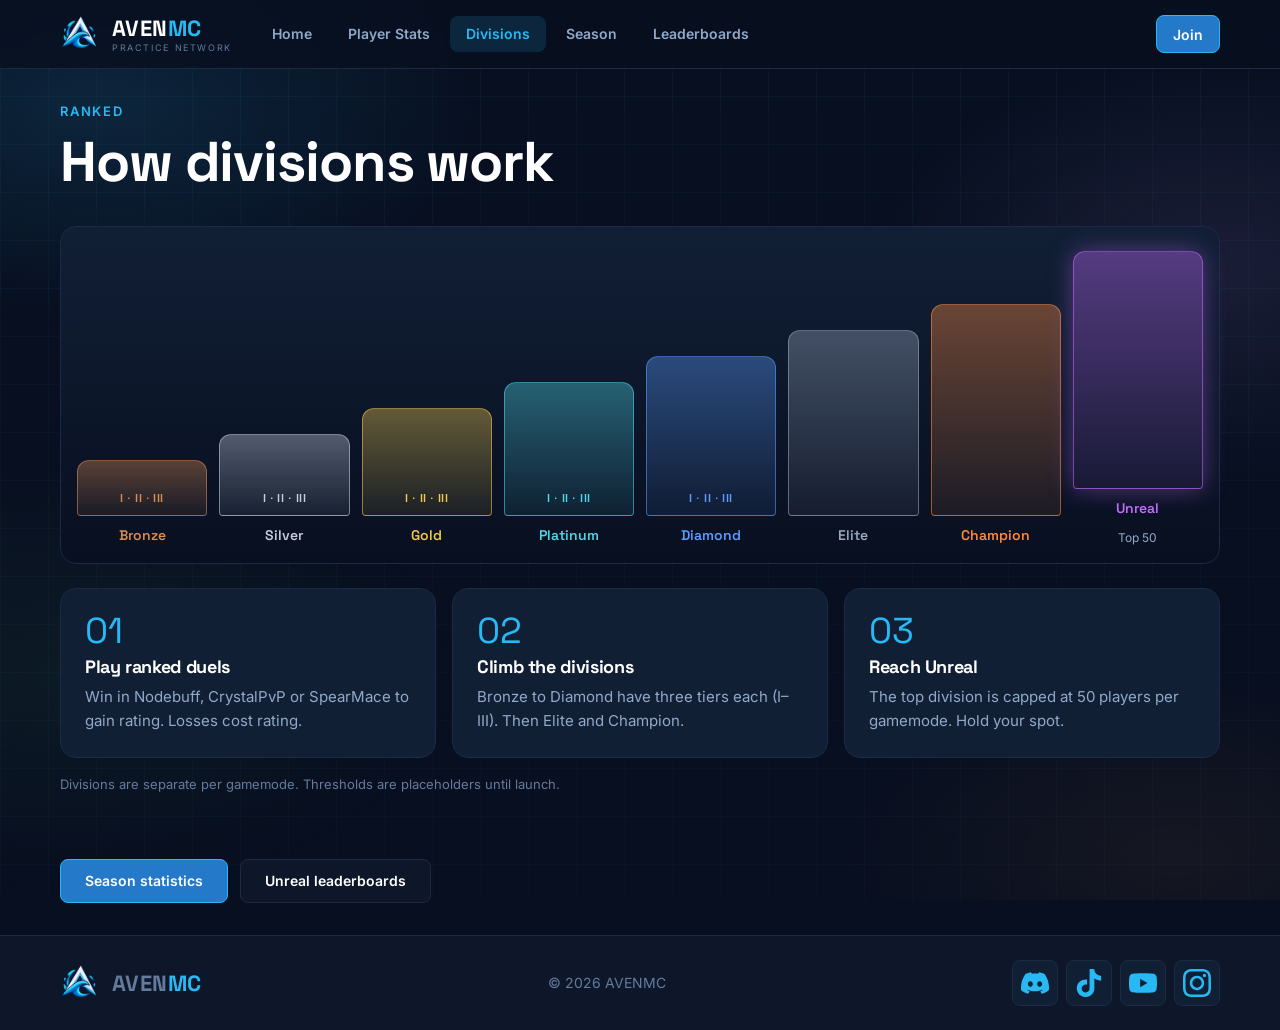
==== divisions.html @ 13230767 "Rename ranks to divisions; split into Divisions and Season pages, home keeps a teaser Co-authored-by" ====
<!doctype html>
<html lang="en">
  <head>
    <meta charset="utf-8">
    <meta name="viewport" content="width=device-width, initial-scale=1">
    <meta name="description" content="How divisions work on AVENMC: from Bronze to the Unreal top 50.">
    <meta name="theme-color" content="#080f20">
    <title>Divisions | AVENMC</title>
    <link rel="icon" href="assets/logoMark.png" type="image/png">
    <link rel="stylesheet" href="css/tokens.css?v=26">
    <link rel="stylesheet" href="css/base.css?v=26">
    <link rel="stylesheet" href="css/components.css?v=26">
    <link rel="stylesheet" href="css/pages.css?v=26">
  </head>
  <body>
    <main id="app"></main>
    <noscript><p class="container">JavaScript is required to view this page.</p></noscript>
    <script type="module" src="js/pages/divisions.js?v=26"></script>
  </body>
</html>
---- css/tokens.css ----
/* Central design tokens. Every color, font and spacing value is defined here once. */
/* Inter (UI and body) and Space Grotesk (headings): SIL OFL 1.1. Monocraft is reserved for player names. */
@font-face {
  font-family: "Inter";
  src: url("../assets/fonts/Inter.woff2") format("woff2");
  font-weight: 100 900;
  font-display: swap;
}

@font-face {
  font-family: "Space Grotesk";
  src: url("../assets/fonts/SpaceGrotesk.woff2") format("woff2");
  font-weight: 300 700;
  font-display: swap;
}

@font-face {
  font-family: "Monocraft";
  src: url("../assets/fonts/Monocraft.woff2") format("woff2");
  font-display: swap;
}

:root {
  color-scheme: dark;

  --colorBackground: #080f20;
  --colorSurface: #0d1729;
  --colorCard: #111f35;
  --colorElevated: #172b49;
  --colorPrimary: #28b9f5;
  --colorSecondary: #2479c9;
  --colorText: #ffffff;
  --colorTextSecondary: #91a9c9;
  --colorTextMuted: #637b9c;
  --colorBorder: #1b2b45;
  --colorSuccess: #39d69a;
  --colorDanger: #f07878;
  --colorNodebuff: #66eb8c;
  --colorNodebuffPanel: #16221c;
  --colorNodebuffEdge: #223e32;
  --colorCrystal: #b89efa;
  --colorCrystalPanel: #1a1b30;
  --colorCrystalEdge: #2e2f56;
  --colorMace: #ffa147;
  --colorMacePanel: #241a18;
  --colorMaceEdge: #4a342a;
  --colorAsia: #8b7cff;

  --colorPrimarySoft: color-mix(in srgb, var(--colorPrimary) 14%, transparent);
  --colorPrimaryLine: color-mix(in srgb, var(--colorPrimary) 45%, var(--colorBorder));
  --colorOverlay: color-mix(in srgb, var(--colorBackground) 80%, transparent);
  --glowPrimary: 0 0 22px color-mix(in srgb, var(--colorPrimary) 35%, transparent);

  --fontHeading: "Space Grotesk", "Inter", system-ui, sans-serif;
  --fontBody: "Inter", "Segoe UI", system-ui, -apple-system, sans-serif;
  --fontMinecraft: "Monocraft", "Inter", monospace;

  --space1: 4px;
  --space2: 8px;
  --space3: 12px;
  --space4: 16px;
  --space5: 24px;
  --space6: 32px;
  --space7: 48px;
  --space8: 72px;

  --radiusSmall: 8px;
  --radiusMedium: 12px;
  --radiusLarge: 16px;

  --controlHeight: 44px;
  --maxContentWidth: 1160px;
  --pagePadding: clamp(16px, 4vw, 32px);
  --navHeight: 68px;

  --transitionFast: 160ms ease;
}
---- css/base.css ----
*,
*::before,
*::after {
  box-sizing: border-box;
}

html {
  scroll-behavior: smooth;
  -webkit-text-size-adjust: 100%;
}

body {
  min-width: 320px;
  min-height: 100vh;
  margin: 0;
  display: flex;
  flex-direction: column;
  overflow-x: hidden;
  background: var(--colorBackground);
  color: var(--colorText);
  font-family: var(--fontBody);
  font-size: 16px;
  line-height: 1.6;
  -webkit-font-smoothing: antialiased;
}

main {
  flex: 1;
}

a {
  color: inherit;
  text-decoration: none;
}

h1,
h2,
h3,
p {
  margin: 0;
}

h1,
h2,
h3 {
  font-family: var(--fontHeading);
  font-weight: 700;
  line-height: 1.15;
  letter-spacing: -0.02em;
}

h1 {
  font-size: clamp(32px, 6vw, 56px);
}

h2 {
  font-size: clamp(24px, 3.5vw, 32px);
}

h3 {
  font-size: 18px;
}

:focus-visible {
  outline: 2px solid var(--colorPrimary);
  outline-offset: 2px;
}

.container {
  width: 100%;
  max-width: calc(var(--maxContentWidth) + var(--pagePadding) * 2);
  margin-inline: auto;
  padding-inline: var(--pagePadding);
}

.section {
  padding-block: var(--space8);
}

.section.compact {
  padding-block: var(--space6);
}

.stack {
  display: flex;
  flex-direction: column;
  gap: var(--space5);
}

.grid {
  display: grid;
  gap: var(--space4);
}

.grid.cols2 {
  grid-template-columns: repeat(2, minmax(0, 1fr));
}

.grid.cols3 {
  grid-template-columns: repeat(3, minmax(0, 1fr));
}

.grid.cols4 {
  grid-template-columns: repeat(4, minmax(0, 1fr));
}

.srOnly {
  position: absolute;
  width: 1px;
  height: 1px;
  overflow: hidden;
  clip: rect(0 0 0 0);
  white-space: nowrap;
}

@media (max-width: 960px) {
  .grid.cols3,
  .grid.cols4 {
    grid-template-columns: repeat(2, minmax(0, 1fr));
  }
}

@media (max-width: 640px) {
  .section {
    padding-block: var(--space7);
  }

  .grid.cols2,
  .grid.cols3,
  .grid.cols4 {
    grid-template-columns: 1fr;
  }

  .grid.statGrid {
    grid-template-columns: repeat(2, minmax(0, 1fr));
  }
}

@media (prefers-reduced-motion: reduce) {
  html {
    scroll-behavior: auto;
  }

  *,
  *::before,
  *::after {
    animation: none !important;
    transition-duration: 0.01ms !important;
  }
}

/* Page backdrop: block grid plus soft accent glows */
body::before {
  content: "";
  position: fixed;
  inset: 0;
  z-index: -1;
  pointer-events: none;
  background:
    radial-gradient(45% 35% at 8% 12%, color-mix(in srgb, var(--colorPrimary) 14%, transparent), transparent 70%),
    radial-gradient(40% 35% at 95% 30%, color-mix(in srgb, var(--colorCrystal) 12%, transparent), transparent 70%),
    radial-gradient(45% 35% at 5% 75%, color-mix(in srgb, var(--colorNodebuff) 8%, transparent), transparent 70%),
    radial-gradient(40% 30% at 92% 95%, color-mix(in srgb, var(--colorMace) 10%, transparent), transparent 70%),
    linear-gradient(color-mix(in srgb, var(--colorPrimary) 5%, transparent) 1px, transparent 1px) 0 0 / 48px 48px,
    linear-gradient(90deg, color-mix(in srgb, var(--colorPrimary) 5%, transparent) 1px, transparent 1px) 0 0 / 48px 48px;
  -webkit-mask-image: linear-gradient(180deg, #000 0%, rgb(0 0 0 / 0.55) 100%);
  mask-image: linear-gradient(180deg, #000 0%, rgb(0 0 0 / 0.55) 100%);
}
---- css/components.css ----
/* Navigation */
.navbar {
  position: sticky;
  top: 0;
  z-index: 50;
  border-bottom: 1px solid var(--colorBorder);
  background: var(--colorOverlay);
  backdrop-filter: blur(12px);
}

.navbarInner {
  display: flex;
  align-items: center;
  gap: var(--space5);
  min-height: var(--navHeight);
}

.navLinks {
  display: flex;
  flex: 1;
  align-items: center;
  gap: var(--space1);
}

.navLink {
  display: inline-flex;
  align-items: center;
  height: 36px;
  padding-inline: var(--space4);
  border-radius: var(--radiusSmall);
  color: var(--colorTextSecondary);
  font-family: var(--fontBody);
  font-size: 14px;
  transition: color var(--transitionFast), background var(--transitionFast);
  font-weight: 600;
}

.navLink:hover {
  color: var(--colorText);
}

.navLink.isActive {
  background: var(--colorPrimarySoft);
  color: var(--colorPrimary);
}

.button.navToggle {
  display: none;
}

.button.navJoin {
  height: 38px;
  margin-left: auto;
  padding-inline: var(--space4);
}

/* Brand */
.brand {
  display: inline-flex;
  align-items: center;
  gap: var(--space3);
  line-height: 1;
}

.brandLogo {
  width: 40px;
  height: 40px;
  object-fit: contain;
}

.brandText {
  display: flex;
  flex-direction: column;
}

.brandName {
  font-family: var(--fontHeading);
  font-size: 22px;
  letter-spacing: 0.02em;
  font-weight: 700;
}

.brandName .brandAccent {
  color: var(--colorPrimary);
}

.brandSubtitle {
  margin-top: 4px;
  color: var(--colorTextMuted);
  font-family: var(--fontBody);
  font-size: 9px;
  letter-spacing: 0.18em;
}

/* Buttons */
.button {
  display: inline-flex;
  align-items: center;
  justify-content: center;
  gap: var(--space2);
  height: var(--controlHeight);
  padding-inline: var(--space5);
  border: 1px solid transparent;
  border-radius: var(--radiusSmall);
  cursor: pointer;
  font-family: var(--fontBody);
  font-size: 14px;
  white-space: nowrap;
  transition: background var(--transitionFast), border-color var(--transitionFast),
    box-shadow var(--transitionFast), transform var(--transitionFast);
  font-weight: 600;
}

.button:active {
  transform: translateY(1px);
}

.buttonPrimary {
  background: var(--colorSecondary);
  border-color: var(--colorPrimary);
  color: var(--colorText);
}

.buttonPrimary:hover {
  background: color-mix(in srgb, var(--colorSecondary) 70%, var(--colorPrimary));
  box-shadow: var(--glowPrimary);
}

.buttonSecondary {
  background: var(--colorSurface);
  border-color: var(--colorBorder);
  color: var(--colorText);
}

.buttonSecondary:hover {
  border-color: var(--colorPrimary);
}

.buttonDanger {
  background: transparent;
  border-color: var(--colorDanger);
  color: var(--colorDanger);
}

.buttonDanger:hover {
  background: color-mix(in srgb, var(--colorDanger) 14%, transparent);
}

.button.buttonSmall {
  height: 34px;
  padding-inline: var(--space3);
  font-size: 12px;
}

.buttonPrimary {
  overflow: hidden;
  position: relative;
}

.buttonPrimary::after {
  content: "";
  position: absolute;
  inset: 0;
  background: linear-gradient(105deg, transparent 35%, rgb(255 255 255 / 22%) 50%, transparent 65%);
  transform: translateX(-120%);
}

.buttonPrimary:hover::after {
  transform: translateX(120%);
  transition: transform 600ms ease;
}

.buttonIcon {
  width: var(--controlHeight);
  padding: 0;
}

/* Card */
.card {
  position: relative;
  padding: var(--space5);
  border: 1px solid var(--colorBorder);
  border-radius: var(--radiusLarge);
  background: var(--colorCard);
  transition: border-color var(--transitionFast), transform var(--transitionFast);
}

a.card:hover,
.card.isInteractive:hover {
  transform: translateY(-2px);
  border-color: var(--colorPrimaryLine);
}

.card.isHighlighted {
  border-color: var(--colorPrimaryLine);
  background: linear-gradient(180deg, var(--colorElevated), var(--colorCard) 70%);
}

.cardTitle {
  margin-bottom: var(--space2);
}

.cardText {
  color: var(--colorTextSecondary);
  font-size: 15px;
}

/* Section heading */
.sectionHeading {
  display: flex;
  flex-direction: column;
  gap: var(--space2);
  margin-bottom: var(--space6);
}

.sectionEyebrow {
  color: var(--colorPrimary);
  font-family: var(--fontBody);
  font-size: 13px;
  letter-spacing: 0.14em;
  text-transform: uppercase;
  font-weight: 600;
}

.sectionDescription {
  max-width: 560px;
  color: var(--colorTextSecondary);
}

/* Badge */
.badge {
  display: inline-flex;
  align-items: center;
  gap: 6px;
  height: 24px;
  padding-inline: 10px;
  border: 1px solid var(--colorBorder);
  border-radius: 999px;
  background: var(--colorSurface);
  color: var(--colorTextSecondary);
  font-family: var(--fontBody);
  font-size: 12px;
  text-transform: uppercase;
  white-space: nowrap;
  font-weight: 600;
}

.badgePrimary {
  border-color: var(--colorPrimaryLine);
  background: var(--colorPrimarySoft);
  color: var(--colorPrimary);
}

.badgeSuccess {
  border-color: color-mix(in srgb, var(--colorSuccess) 45%, var(--colorBorder));
  color: var(--colorSuccess);
}

.badgeDanger {
  border-color: color-mix(in srgb, var(--colorDanger) 45%, var(--colorBorder));
  color: var(--colorDanger);
}

/* Avatar */
.avatar {
  display: inline-grid;
  flex: none;
  place-items: center;
  width: var(--avatarSize, 40px);
  height: var(--avatarSize, 40px);
  border: 1px solid var(--colorPrimaryLine);
  border-radius: var(--radiusSmall);
  background: var(--colorElevated);
  color: var(--colorPrimary);
  font-family: var(--fontHeading);
  font-size: calc(var(--avatarSize, 40px) * 0.42);
  image-rendering: pixelated;
  overflow: hidden;
}

.avatar img {
  width: 100%;
  height: 100%;
  object-fit: cover;
  image-rendering: pixelated;
}

.avatarLarge {
  --avatarSize: 88px;
}

/* Stat card */
.statCard {
  display: flex;
  flex-direction: column;
  gap: var(--space1);
  padding: var(--space4) var(--space5);
  border: 1px solid var(--colorBorder);
  border-radius: var(--radiusMedium);
  background: var(--colorCard);
}

.statLabel {
  color: var(--colorTextMuted);
  font-family: var(--fontBody);
  font-size: 12px;
  letter-spacing: 0.08em;
  text-transform: uppercase;
  font-weight: 600;
}

.statValue {
  font-family: var(--fontHeading);
  font-size: clamp(24px, 3vw, 30px);
  line-height: 1.1;
  font-weight: 700;
}

.statValue.isAccent {
  color: var(--colorPrimary);
}

.statHint {
  color: var(--colorTextSecondary);
  font-size: 13px;
}

/* Table */
.tableWrap {
  overflow-x: auto;
  border: 1px solid var(--colorBorder);
  border-radius: var(--radiusLarge);
  background: var(--colorCard);
}

.table {
  width: 100%;
  border-collapse: collapse;
  font-size: 15px;
}

.table th {
  padding: var(--space3) var(--space4);
  border-bottom: 1px solid var(--colorBorder);
  background: var(--colorSurface);
  color: var(--colorTextMuted);
  font-family: var(--fontBody);
  font-size: 12px;
  font-weight: 400;
  letter-spacing: 0.08em;
  text-align: left;
  text-transform: uppercase;
  white-space: nowrap;
}

.table td {
  padding: var(--space3) var(--space4);
  border-bottom: 1px solid var(--colorBorder);
  white-space: nowrap;
}

.table tbody tr:last-child td {
  border-bottom: 0;
}

.table tbody tr {
  transition: background var(--transitionFast);
}

.table tbody tr:hover {
  background: var(--colorSurface);
}

.table .alignRight {
  text-align: right;
}

.table .alignCenter {
  text-align: center;
}

.playerName {
  font-family: var(--fontMinecraft);
  font-weight: 400;
  letter-spacing: 0;
  overflow-wrap: anywhere;
}

.cellPlayer {
  display: flex;
  align-items: center;
  gap: var(--space3);
  font-weight: 600;
}

.resultWin {
  color: var(--colorSuccess);
}

.resultLoss {
  color: var(--colorDanger);
}

.mutedText {
  color: var(--colorTextSecondary);
}

/* Tabs */
.tabs {
  display: inline-flex;
  gap: var(--space1);
  max-width: 100%;
  padding: var(--space1);
  overflow-x: auto;
  border: 1px solid var(--colorBorder);
  border-radius: var(--radiusMedium);
  background: var(--colorSurface);
}

.tab {
  height: 36px;
  padding-inline: var(--space4);
  border: 0;
  border-radius: var(--radiusSmall);
  background: transparent;
  color: var(--colorTextSecondary);
  cursor: pointer;
  font-family: var(--fontBody);
  font-size: 14px;
  white-space: nowrap;
  transition: color var(--transitionFast), background var(--transitionFast);
  font-weight: 600;
}

.tab:hover {
  color: var(--colorText);
}

.tab[aria-selected="true"] {
  background: var(--colorElevated);
  color: var(--colorPrimary);
}

/* Dropdown */
.dropdown {
  position: relative;
  display: inline-block;
}

.dropdownTrigger {
  min-width: 190px;
  justify-content: space-between;
}

.dropdownMenu {
  position: absolute;
  top: calc(100% + 6px);
  left: 0;
  z-index: 30;
  min-width: 100%;
  margin: 0;
  padding: var(--space1);
  list-style: none;
  border: 1px solid var(--colorBorder);
  border-radius: var(--radiusMedium);
  background: var(--colorElevated);
  box-shadow: 0 12px 32px rgb(0 0 0 / 40%);
}

.dropdownMenu[hidden] {
  display: none;
}

.dropdownOption {
  display: flex;
  align-items: center;
  justify-content: space-between;
  gap: var(--space3);
  padding: 10px var(--space3);
  border-radius: var(--radiusSmall);
  cursor: pointer;
  font-size: 14px;
}

.dropdownOption:hover,
.dropdownOption[aria-selected="true"] {
  background: var(--colorPrimarySoft);
  color: var(--colorPrimary);
}

/* Skeleton */
.skeleton {
  display: block;
  height: var(--skeletonHeight, 16px);
  border-radius: var(--radiusSmall);
  background: linear-gradient(90deg, var(--colorCard), var(--colorElevated), var(--colorCard));
  background-size: 200% 100%;
  animation: skeletonPulse 1.4s ease-in-out infinite;
}

@keyframes skeletonPulse {
  from {
    background-position: 200% 0;
  }

  to {
    background-position: -200% 0;
  }
}

/* Empty state */
.emptyState {
  display: flex;
  flex-direction: column;
  align-items: center;
  gap: var(--space2);
  padding: var(--space7) var(--space5);
  border: 1px dashed var(--colorBorder);
  border-radius: var(--radiusLarge);
  background: var(--colorSurface);
  text-align: center;
}

.emptyState p {
  max-width: 380px;
  color: var(--colorTextSecondary);
}

/* Modal */
.modal {
  width: min(440px, calc(100vw - 32px));
  padding: var(--space5);
  border: 1px solid var(--colorPrimaryLine);
  border-radius: var(--radiusLarge);
  background: var(--colorCard);
  color: var(--colorText);
}

.modal::backdrop {
  background: var(--colorOverlay);
  backdrop-filter: blur(4px);
}

.modalHeader {
  display: flex;
  align-items: center;
  justify-content: space-between;
  margin-bottom: var(--space4);
}

.modalBody {
  display: flex;
  flex-direction: column;
  gap: var(--space3);
  color: var(--colorTextSecondary);
}

.modalActions {
  display: flex;
  justify-content: flex-end;
  gap: var(--space3);
  margin-top: var(--space5);
}

/* Tooltip */
[data-tooltip] {
  position: relative;
}

[data-tooltip]::after {
  content: attr(data-tooltip);
  position: absolute;
  bottom: calc(100% + 8px);
  left: 50%;
  z-index: 20;
  padding: 6px 10px;
  border: 1px solid var(--colorBorder);
  border-radius: var(--radiusSmall);
  background: var(--colorElevated);
  color: var(--colorText);
  font-family: var(--fontBody);
  font-size: 12px;
  opacity: 0;
  pointer-events: none;
  transform: translate(-50%, 4px);
  transition: opacity var(--transitionFast), transform var(--transitionFast);
  white-space: nowrap;
}

[data-tooltip]:hover::after,
[data-tooltip]:focus-visible::after {
  opacity: 1;
  transform: translate(-50%, 0);
}

/* Progress bar */
.progress {
  height: 8px;
  overflow: hidden;
  border-radius: 999px;
  background: var(--colorSurface);
  border: 1px solid var(--colorBorder);
}

.progressFill {
  height: 100%;
  border-radius: inherit;
  background: linear-gradient(90deg, var(--colorSecondary), var(--colorPrimary));
}

/* Input */
.input {
  height: var(--controlHeight);
  padding-inline: var(--space4);
  border: 1px solid var(--colorBorder);
  border-radius: var(--radiusSmall);
  background: var(--colorSurface);
  color: var(--colorText);
  font: inherit;
}

.input::placeholder {
  color: var(--colorTextMuted);
}

.input:focus {
  border-color: var(--colorPrimary);
  outline: 0;
}

/* Footer */
.footer {
  border-top: 1px solid var(--colorBorder);
  background: var(--colorSurface);
}

.footerInner {
  display: flex;
  flex-wrap: wrap;
  align-items: center;
  justify-content: space-between;
  gap: var(--space4);
  padding-block: var(--space5);
  color: var(--colorTextMuted);
  font-size: 14px;
}

.footerLinks {
  display: flex;
  gap: var(--space5);
}

.footerLinks a:hover {
  color: var(--colorPrimary);
}

@media (max-width: 640px) {
  .table th,
  .table td {
    padding: var(--space3) var(--space3);
  }

  .hideMobile {
    display: none;
  }
}

@media (max-width: 760px) {
  .button.navToggle {
    display: inline-flex;
  }

  .navLinks {
    position: absolute;
    top: 100%;
    right: 0;
    left: 0;
    display: none;
    flex-direction: column;
    align-items: stretch;
    padding: var(--space3) var(--pagePadding) var(--space4);
    border-bottom: 1px solid var(--colorBorder);
    background: var(--colorBackground);
  }

  .navLinks.isOpen {
    display: flex;
  }

  .navLink {
    height: 44px;
  }

  .dropdownTrigger {
    min-width: 160px;
  }
}

/* Copy field */
.copyField {
  display: flex;
  align-items: center;
  justify-content: space-between;
  gap: var(--space4);
  padding: var(--space2) var(--space2) var(--space2) var(--space4);
  border: 1px solid var(--colorPrimaryLine);
  border-radius: var(--radiusMedium);
  background: var(--colorOverlay);
}

.copyFieldText {
  display: flex;
  flex-direction: column;
  min-width: 0;
}

.copyFieldText strong {
  font-family: var(--fontBody);
  font-size: 18px;
  font-weight: 400;
}

.joinSteps {
  margin: 0;
  padding-left: var(--space5);
}

/* Toast */
.toast {
  position: fixed;
  bottom: var(--space5);
  left: 50%;
  z-index: 100;
  max-width: calc(100vw - 32px);
  padding: var(--space3) var(--space5);
  border: 1px solid var(--colorPrimaryLine);
  border-radius: var(--radiusMedium);
  background: var(--colorElevated);
  font-size: 14px;
  opacity: 0;
  pointer-events: none;
  transform: translate(-50%, 16px);
  transition: opacity var(--transitionFast), transform var(--transitionFast);
}

.toast.isVisible {
  opacity: 1;
  transform: translate(-50%, 0);
}

/* Social links */
.socialIcon {
  display: inline-block;
  flex: none;
  width: 22px;
  height: 22px;
  background: currentColor;
  mask: var(--iconUrl) center / contain no-repeat;
  -webkit-mask: var(--iconUrl) center / contain no-repeat;
}

.socialLink {
  display: flex;
  align-items: center;
  gap: var(--space4);
  padding: var(--space4) var(--space5);
  border: 1px solid var(--colorBorder);
  border-radius: var(--radiusMedium);
  background: var(--colorCard);
  color: var(--colorPrimary);
  transition: border-color var(--transitionFast), transform var(--transitionFast);
}

.socialLink:hover {
  transform: translateY(-2px);
  border-color: var(--colorPrimary);
}

.socialLink .socialIcon {
  width: 28px;
  height: 28px;
}

.socialText {
  display: flex;
  flex-direction: column;
  color: var(--colorTextSecondary);
  font-size: 14px;
}

.socialText strong {
  color: var(--colorText);
  font-family: var(--fontBody);
  font-weight: 400;
}

.socialLink.isCompact {
  padding: var(--space2);
  border-radius: var(--radiusSmall);
}

.footerSocials {
  display: flex;
  gap: var(--space2);
}

/* Scroll reveal and spotlight */
[data-reveal] {
  opacity: 0;
  transform: translateY(24px);
  transition: opacity 600ms ease var(--revealDelay, 0ms), transform 600ms ease var(--revealDelay, 0ms);
}

[data-reveal].isVisible {
  opacity: 1;
  transform: none;
}

.hasSpotlight::before {
  content: "";
  position: absolute;
  inset: 0;
  border-radius: inherit;
  background: radial-gradient(240px circle at var(--mouseX, 50%) var(--mouseY, 50%), var(--colorPrimarySoft), transparent 70%);
  opacity: 0;
  pointer-events: none;
  transition: opacity var(--transitionFast);
}

.hasSpotlight:hover::before {
  opacity: 1;
}

.hasSpotlight:hover {
  border-color: var(--colorPrimaryLine);
}

@media (max-width: 760px) {
  .brandSubtitle {
    display: none;
  }
}

.playerLabel {
  display: inline-flex;
  align-items: center;
  gap: var(--space2);
  min-width: 0;
}

.flag {
  flex: none;
  border-radius: 3px;
  box-shadow: 0 0 0 1px var(--colorBorder);
  object-fit: cover;
}

.countryPicker {
  display: flex;
  flex-wrap: wrap;
  align-items: center;
  gap: var(--space3);
  margin-top: var(--space3);
}

.regionNote {
  margin: calc(var(--space3) * -1) 0 var(--space5);
  color: var(--colorTextSecondary);
}

.tierBadge {
  display: inline-flex;
  align-items: center;
  padding: 2px var(--space3);
  border: 1px solid color-mix(in srgb, var(--tierColor) 55%, transparent);
  border-radius: 999px;
  background: color-mix(in srgb, var(--tierColor) 14%, transparent);
  color: var(--tierColor);
  font-size: 12px;
  font-weight: 600;
  letter-spacing: 0.04em;
  text-transform: uppercase;
  white-space: nowrap;
}

.tierBadge.isUnreal {
  box-shadow: 0 0 14px color-mix(in srgb, var(--tierColor) 35%, transparent);
}

.rankLadder {
  display: flex;
  flex-wrap: wrap;
  gap: var(--space2);
  margin-bottom: var(--space4);
}

.pagination { display: flex; flex-wrap: wrap; align-items: center; justify-content: space-between; gap: var(--space3); }

.paginationInfo { color: var(--colorTextSecondary); font-size: 13px; }

.paginationControls { display: flex; align-items: center; gap: var(--space2); }

.pageButton {
  min-width: 36px;
  height: 36px;
  padding: 0 var(--space3);
  border: 1px solid var(--colorBorder);
  border-radius: var(--radiusSmall);
  background: var(--colorCard);
  color: var(--colorText);
  font: inherit;
  font-size: 14px;
  cursor: pointer;
  transition: border-color 150ms ease, background 150ms ease;
}

.pageButton:hover:not(:disabled) { border-color: var(--colorPrimary); }

.pageButton[aria-current="page"] { border-color: var(--colorPrimary); background: var(--colorPrimarySoft); color: var(--colorPrimary); }

.pageButton:disabled { opacity: 0.4; cursor: default; }

.paginationGap { color: var(--colorTextMuted); }
---- css/pages.css ----
/* Hero */
.hero {
  position: relative;
  overflow: hidden;
  padding-block: var(--space8) var(--space7);
  isolation: isolate;
}

.hero::before {
  content: "";
  position: absolute;
  inset: -6%;
  z-index: -2;
  background:
    radial-gradient(40% 35% at 20% 30%, color-mix(in srgb, var(--colorPrimary) 16%, transparent), transparent 70%),
    radial-gradient(35% 30% at 80% 45%, color-mix(in srgb, var(--colorSecondary) 22%, transparent), transparent 70%),
    radial-gradient(50% 40% at 50% 100%, color-mix(in srgb, var(--colorPrimary) 14%, transparent), transparent 70%);
}

.hero::after {
  content: "";
  position: absolute;
  inset: 0;
  z-index: -1;
  background: linear-gradient(180deg, transparent, var(--colorBackground) 98%);
}



.heroGrid {
  display: grid;
  grid-template-columns: 1fr;
  gap: var(--space5);
  justify-items: center;
  text-align: center;
}

.heroContent h1 {
  font-size: clamp(40px, 7vw, 76px);
}

.ipPanel {
  display: grid;
  grid-template-columns: minmax(0, 1.6fr) minmax(0, 1fr);
  gap: var(--space3);
  width: 100%;
  max-width: 560px;
}

.heroVisual {
  position: relative;
  display: grid;
  place-items: center;
  min-height: 220px;
  order: -1;
}

.heroLogo {
  position: relative;
  width: min(100%, 200px);
  height: auto;
  animation: logoIn 900ms ease-out both;
}

.heroGlow {
  position: absolute;
  width: min(100%, 360px);
  aspect-ratio: 1;
  border-radius: 50%;
  background: radial-gradient(circle, color-mix(in srgb, var(--colorPrimary) 24%, transparent), transparent 68%);
}

@keyframes logoIn {
  from {
    opacity: 0;
    transform: scale(0.94);
  }
}

/* Ticker */
.ticker {
  overflow: hidden;
  border-block: 1px solid var(--colorBorder);
  background: var(--colorSurface);
}

.tickerTrack {
  display: flex;
  width: max-content;
  animation: tickerMove 28s linear infinite;
}

.tickerGroup {
  display: flex;
}

.tickerItem {
  padding: var(--space3) var(--space6);
  color: var(--colorTextSecondary);
  font-family: var(--fontBody);
  font-size: 14px;
  white-space: nowrap;
  font-weight: 600;
}

.tickerItem::after {
  content: "◆";
  margin-left: var(--space6);
  color: var(--colorPrimary);
}

@keyframes tickerMove {
  to {
    transform: translateX(-50%);
  }
}

/* Steps, split and community */
.stepCard {
  display: flex;
  flex-direction: column;
  gap: var(--space2);
}

.stepNumber {
  color: var(--colorPrimary);
  font-family: var(--fontHeading);
  font-size: 36px;
  line-height: 1;
}

.sectionAction {
  margin-top: var(--space5);
}

.splitSection {
  display: grid;
  grid-template-columns: minmax(0, 1fr) minmax(0, 1.2fr);
  gap: var(--space7);
  align-items: center;
}

.communityCard {
  display: grid;
  grid-template-columns: minmax(0, 1fr) minmax(0, 1.1fr);
  gap: var(--space6);
  align-items: center;
  padding: var(--space7);
}

.communityIntro .sectionHeading {
  margin-bottom: var(--space5);
}

.heroContent {
  display: flex;
  flex-direction: column;
  align-items: center;
  gap: var(--space5);
}

.heroContent .buttonRow {
  justify-content: center;
}

.heroContent h1 .accent {
  color: var(--colorPrimary);
}

.heroDescription {
  max-width: 520px;
  color: var(--colorTextSecondary);
  font-size: 18px;
}

.buttonRow {
  display: flex;
  flex-wrap: wrap;
  gap: var(--space3);
}

.previewCard {
  display: flex;
  flex-direction: column;
  gap: var(--space4);
}

.previewHeader {
  display: flex;
  align-items: center;
  justify-content: space-between;
  gap: var(--space3);
}

.previewRow {
  display: flex;
  align-items: center;
  gap: var(--space3);
  padding: var(--space3);
  border-radius: var(--radiusMedium);
  background: var(--colorSurface);
}

.previewRow .previewValue {
  margin-left: auto;
  color: var(--colorPrimary);
  font-family: var(--fontHeading);
  font-weight: 700;
}

/* Gamemode and region cards */
.gamemodeCard {
  display: flex;
  flex-direction: column;
  align-items: flex-start;
  gap: var(--space3);
}

.gamemodeIcon {
  display: grid;
  place-items: center;
  width: 48px;
  height: 48px;
  border: 1px solid var(--colorPrimaryLine);
  border-radius: var(--radiusMedium);
  background: var(--colorPrimarySoft);
  color: var(--colorPrimary);
  font-family: var(--fontHeading);
  font-size: 18px;
}

.regionCard {
  display: flex;
  align-items: center;
  justify-content: space-between;
  gap: var(--space4);
}

.regionCode {
  color: var(--colorPrimary);
  font-family: var(--fontHeading);
  font-size: 24px;
}

.regionLocation {
  color: var(--colorTextSecondary);
  font-size: 14px;
}

.regionCard.isMuted.isVisible {
  opacity: 0.7;
}

/* Page header */
.pageHeader {
  display: flex;
  flex-wrap: wrap;
  align-items: flex-end;
  justify-content: space-between;
  gap: var(--space4);
  padding-block: var(--space7) var(--space5);
}

.pageHeader .sectionHeading {
  margin-bottom: 0;
}

.toolbar {
  display: flex;
  flex-wrap: wrap;
  align-items: center;
  gap: var(--space3);
  margin-bottom: var(--space5);
}

.toolbar .spacer {
  flex: 1;
}

/* Profile */
.profileHeader {
  display: flex;
  align-items: center;
  gap: var(--space5);
}

.profileInfo {
  display: flex;
  flex: 1;
  flex-direction: column;
  gap: var(--space3);
  min-width: 0;
}

.profileName {
  display: flex;
  flex-wrap: wrap;
  align-items: center;
  gap: var(--space3);
}

.profileName h1 {
  font-size: clamp(28px, 4vw, 40px);
  overflow-wrap: anywhere;
}

.levelRow {
  display: flex;
  align-items: center;
  gap: var(--space4);
  max-width: 460px;
}

.levelRow .progress {
  flex: 1;
}

.levelLabel {
  font-family: var(--fontBody);
  font-size: 14px;
  white-space: nowrap;
}

.profileSearch {
  display: flex;
  gap: var(--space2);
}

.panelTitle {
  margin-bottom: var(--space4);
}

/* Leaderboard */
.positionBadge {
  display: inline-grid;
  place-items: center;
  width: 30px;
  height: 30px;
  border-radius: var(--radiusSmall);
  background: var(--colorSurface);
  color: var(--colorTextSecondary);
  font-family: var(--fontBody);
  font-size: 14px;
}

.rowTop1 .positionBadge {
  border: 1px solid var(--colorPrimary);
  background: var(--colorPrimarySoft);
  color: var(--colorPrimary);
  box-shadow: var(--glowPrimary);
}

.rowTop2 .positionBadge {
  border: 1px solid var(--colorPrimaryLine);
  color: var(--colorText);
}

.rowTop3 .positionBadge {
  border: 1px solid var(--colorBorder);
  color: var(--colorText);
}

.rowTop1 td:first-child {
  box-shadow: inset 3px 0 0 var(--colorPrimary);
}

.rowTop2 td:first-child {
  box-shadow: inset 3px 0 0 var(--colorSecondary);
}

.rowTop3 td:first-child {
  box-shadow: inset 3px 0 0 var(--colorBorder);
}

.metricValue {
  color: var(--colorPrimary);
  font-family: var(--fontBody);
}

.placeholderNote {
  margin-block: var(--space4) var(--space7);
  color: var(--colorTextMuted);
  font-size: 13px;
}

@media (max-width: 860px) {
  .heroGrid,
  .splitSection,
  .communityCard {
    grid-template-columns: 1fr;
    gap: var(--space6);
  }

  .heroVisual {
    min-height: 160px;
  }

  .heroLogo {
    width: 140px;
  }

  .heroGlow {
    width: 260px;
  }

  .communityCard {
    padding: var(--space5);
  }

  .hero {
    padding-block: var(--space7) var(--space6);
  }
}

@media (max-width: 640px) {
  .profileHeader {
    flex-direction: column;
    align-items: flex-start;
  }

  .heroDescription {
    font-size: 16px;
  }

  .ipPanel {
    grid-template-columns: 1fr;
  }

  .buttonRow .button {
    flex: 1;
  }

  .pageHeader {
    padding-top: var(--space6);
  }

  .toolbar .dropdown,
  .toolbar .dropdownTrigger {
    width: 100%;
  }
}

.heroSocials {
  display: flex;
  flex-wrap: wrap;
  justify-content: center;
  gap: var(--space3);
}

.heroContent h1 .accent {
  background: linear-gradient(100deg, var(--colorPrimary) 30%, #ffffff 50%, var(--colorPrimary) 70%) 0 / 250% 100%;
  -webkit-background-clip: text;
  background-clip: text;
  -webkit-text-fill-color: transparent;
  animation: textShine 5s ease-in-out infinite;
}

@keyframes textShine {
  0%, 60% {
    background-position: 100% 0;
  }

  100% {
    background-position: -50% 0;
  }
}

/* Gamemodes */
.gamemodeCard {
  align-items: flex-start;
  gap: var(--space4);
  padding: var(--space6);
}

.modeIcon {
  display: block;
  width: 72px;
  height: 72px;
  background: var(--accent);
  mask: var(--iconUrl) center / contain no-repeat;
  -webkit-mask: var(--iconUrl) center / contain no-repeat;
  image-rendering: pixelated;
  transition: transform 300ms ease;
}

.gamemodeCard:hover .modeIcon {
  transform: translateY(-4px) scale(1.08);
}

.hasTilt {
  transform: perspective(800px) rotateX(var(--tiltX, 0deg)) rotateY(var(--tiltY, 0deg));
  transition: transform 150ms ease, border-color 200ms ease;
}

/* Features */
.featureGrid {
  gap: 0;
  border: 1px solid var(--colorBorder);
  border-radius: var(--radiusLarge);
  background: var(--colorCard);
  overflow: hidden;
}

.featureItem {
  padding: var(--space6);
  border-left: 1px solid var(--colorBorder);
}

.featureItem:first-child {
  border-left: 0;
}

.featureItem h3 {
  margin-bottom: var(--space2);
  font-size: 18px;
}

.featureItem::before {
  content: "";
  display: block;
  width: 32px;
  height: 3px;
  margin-bottom: var(--space4);
  border-radius: 2px;
  background: var(--colorPrimary);
}

/* Final call to action */
.finalCta {
  display: flex;
  flex-direction: column;
  align-items: center;
  gap: var(--space4);
  padding: var(--space8) var(--space5);
  border: 1px solid var(--colorPrimaryLine);
  border-radius: var(--radiusLarge);
  background:
    radial-gradient(ellipse at 50% 0%, color-mix(in srgb, var(--colorPrimary) 22%, transparent), transparent 65%),
    var(--colorCard);
  text-align: center;
}

.finalCta h2 {
  font-size: clamp(32px, 5vw, 52px);
}

.finalCta .accent {
  color: var(--colorPrimary);
}

@media (max-width: 860px) {
  .featureItem {
    border-left: 0;
    border-top: 1px solid var(--colorBorder);
  }

  .featureItem:first-child {
    border-top: 0;
  }
}

.hero .container {
  position: relative;
  z-index: 1;
}

.gamemodeCard:hover {
  border-color: var(--accent);
}

.gamemodeCard h3 {
  color: var(--accent);
}

.featureItem::before {
  background: var(--accent);
}

.featureItem h3 {
  color: var(--accent);
}

.regionIcon {
  width: 56px;
  height: 56px;
  flex: none;
}

.regionCard {
  gap: var(--space4);
  justify-content: flex-start;
  border-color: color-mix(in srgb, var(--accent) 35%, var(--colorBorder));
}

.regionCard .regionCode {
  color: var(--accent);
}

.regionCard .badge {
  margin-left: auto;
}

.gamemodeCard {
  border-color: var(--edge);
  background: linear-gradient(160deg, color-mix(in srgb, var(--edge) 55%, var(--panel)), var(--panel) 65%);
}

.regionCard {
  background: linear-gradient(160deg, color-mix(in srgb, var(--accent) 14%, var(--colorCard)), color-mix(in srgb, var(--accent) 4%, var(--colorBackground)) 80%);
}

.rankLadderGraphic {
  display: grid;
  grid-template-columns: repeat(8, 1fr);
  align-items: end;
  gap: var(--space3);
  margin-bottom: var(--space5);
  padding: var(--space5) var(--space4) var(--space4);
  border: 1px solid var(--colorBorder);
  border-radius: var(--radiusLarge);
  background: linear-gradient(180deg, var(--colorCard), var(--colorBackground));
}

.rankStep {
  display: flex;
  flex-direction: column;
  align-items: center;
  gap: var(--space2);
  text-align: center;
}

.rankStepBar {
  display: flex;
  align-items: flex-end;
  justify-content: center;
  width: 100%;
  height: calc(56px + var(--stepIndex) * 26px);
  padding-bottom: var(--space2);
  border: 1px solid color-mix(in srgb, var(--tierColor) 55%, transparent);
  border-radius: var(--radiusMedium) var(--radiusMedium) 4px 4px;
  background: linear-gradient(180deg, color-mix(in srgb, var(--tierColor) 38%, transparent), color-mix(in srgb, var(--tierColor) 8%, transparent));
  transition: transform 0.2s ease;
}

.rankStep:hover .rankStepBar { transform: translateY(-4px); }

.rankStep.isUnreal .rankStepBar { box-shadow: 0 0 24px color-mix(in srgb, var(--tierColor) 40%, transparent); }

.rankStepDivisions {
  color: var(--tierColor);
  font-size: 11px;
  font-weight: 600;
  letter-spacing: 0.04em;
}

.rankStepName {
  color: var(--tierColor);
  font-family: var(--fontHeading);
  font-size: 14px;
  font-weight: 600;
}

.rankStepNote {
  color: var(--colorTextSecondary);
  font-size: 12px;
}

@media (max-width: 720px) {
  .rankLadderGraphic { grid-template-columns: 1fr; gap: var(--space2); padding: var(--space4); }
  .rankStep { flex-direction: row-reverse; justify-content: space-between; }
  .rankStepBar { width: calc(30% + var(--stepIndex) * 10%); height: 28px; padding: 0 var(--space3); align-items: center; justify-content: flex-end; border-radius: 4px var(--radiusMedium) var(--radiusMedium) 4px; }
  .rankStepName { min-width: 90px; text-align: left; }
}

.rankNote { margin-top: var(--space4); color: var(--colorTextMuted); font-size: 13px; }

.rankStatsCard { display: flex; flex-direction: column; gap: var(--space5); }

.rankStats {
  display: grid;
  grid-template-columns: 240px 1fr;
  align-items: center;
  gap: var(--space6, 32px);
}

.rankDonutWrap { position: relative; width: 240px; max-width: 100%; margin-inline: auto; }

.rankDonut { display: block; width: 100%; transform: rotate(-90deg); }

.rankDonutTrack, .rankDonutArc { fill: none; stroke-width: 16; }

.rankDonutTrack { stroke: var(--colorBorder); }

.rankDonutArc { transition: stroke-dasharray 1s cubic-bezier(0.22, 1, 0.36, 1), opacity 0.2s ease; cursor: pointer; }

.rankDonutArc.isDimmed { opacity: 0.25; }

.rankDonutCenter {
  position: absolute;
  inset: 0;
  display: flex;
  flex-direction: column;
  align-items: center;
  justify-content: center;
  pointer-events: none;
}

.rankDonutCenter strong { font-family: var(--fontHeading); font-size: 32px; line-height: 1.1; }

.rankDonutCenter span { color: var(--colorTextSecondary); font-size: 12px; }

.rankRows { display: flex; flex-direction: column; gap: var(--space2); }

.rankRow {
  display: grid;
  grid-template-columns: 130px 1fr 64px 52px;
  align-items: center;
  gap: var(--space3);
  padding: 6px var(--space3);
  border-radius: var(--radiusSmall);
  transition: opacity 0.2s ease, background 0.2s ease;
}

.rankRow:hover { background: color-mix(in srgb, var(--tierColor) 10%, transparent); }

.rankRow.isDimmed { opacity: 0.35; }

.rankRowName { color: var(--tierColor); font-family: var(--fontHeading); font-size: 14px; font-weight: 600; }

.rankRowBar { height: 10px; overflow: hidden; border-radius: 999px; background: var(--colorBorder); }

.rankRowFill {
  display: block;
  width: var(--fill);
  height: 100%;
  border-radius: inherit;
  background: var(--tierColor);
  transform-origin: left;
  animation: rankFill 1s cubic-bezier(0.22, 1, 0.36, 1) both;
}

.rankRow.isUnreal .rankRowFill { box-shadow: 0 0 12px var(--tierColor); }

.rankRowCount { text-align: right; font-weight: 600; font-variant-numeric: tabular-nums; }

.rankRowShare { text-align: right; color: var(--colorTextMuted); font-size: 12px; font-variant-numeric: tabular-nums; }

@keyframes rankFill { from { transform: scaleX(0); } to { transform: scaleX(1); } }

@media (max-width: 720px) {
  .rankStats { grid-template-columns: 1fr; }
  .rankRow { grid-template-columns: 1fr 56px 44px; }
  .rankRowBar { grid-column: 1 / -1; grid-row: 2; }
}

@media (prefers-reduced-motion: reduce) {
  .rankRowFill, .rankDonutArc { animation: none; transition: none; }
}

.boardNav { display: flex; flex-wrap: wrap; align-items: center; justify-content: space-between; gap: var(--space3); margin-bottom: var(--space3); }

.boardSubNav { margin-bottom: var(--space4); }

.boardSubNav:empty { display: none; }

.boardStack { display: flex; flex-direction: column; gap: var(--space5); }

.boardHeader { display: flex; align-items: center; gap: var(--space4); }

.boardHeader h2 { margin: 0; font-size: 22px; }

.boardHeader p { margin: 2px 0 0; color: var(--colorTextSecondary); font-size: 14px; }

.modeIcon.small { width: 40px; height: 40px; }

.podium { display: grid; grid-template-columns: repeat(3, 1fr); align-items: end; gap: var(--space4); }

.podiumCard {
  position: relative;
  display: flex;
  flex-direction: column;
  align-items: center;
  gap: var(--space2);
  padding: var(--space5) var(--space4);
  border: 1px solid var(--edge, var(--colorBorder));
  border-radius: var(--radiusLarge);
  background: linear-gradient(180deg, var(--panel, var(--colorCard)), var(--colorBackground));
  text-align: center;
  transition: transform 200ms ease, border-color 200ms ease;
}

.podiumCard:hover { transform: translateY(-4px); border-color: var(--accent, var(--colorPrimary)); }

.podiumCard.place1 { padding-block: 40px; border-color: var(--accent, var(--colorPrimary)); box-shadow: 0 0 32px color-mix(in srgb, var(--accent, var(--colorPrimary)) 22%, transparent); }

.podiumPlace { color: var(--accent, var(--colorPrimary)); font-family: var(--fontHeading); font-size: 20px; font-weight: 700; }

.podiumValue { font-family: var(--fontHeading); font-size: 26px; }

.podiumCard .avatar { width: 56px; height: 56px; }

@media (max-width: 720px) {
  .podium { grid-template-columns: 1fr; }
  .podiumCard.place1 { order: -1; padding-block: var(--space5); }
  .podiumCard { flex-direction: row; flex-wrap: wrap; justify-content: space-between; text-align: left; }
}

.rankedTeaser {
  display: flex;
  flex-wrap: wrap;
  align-items: center;
  justify-content: space-between;
  gap: var(--space5);
  padding: var(--space6, 32px);
  background: linear-gradient(120deg, var(--colorCard), color-mix(in srgb, var(--colorUnreal, #c56bff) 10%, var(--colorBackground)));
}

.rankedTeaserText { display: flex; flex-direction: column; align-items: flex-start; gap: var(--space3); }

.rankedTeaserText h2 { margin: 0; }

.rankedTeaserTiers { display: flex; flex-wrap: wrap; gap: var(--space2); max-width: 420px; }

.rankedTeaserTier {
  padding: 4px var(--space3);
  border: 1px solid color-mix(in srgb, var(--tierColor) 55%, transparent);
  border-radius: 999px;
  background: color-mix(in srgb, var(--tierColor) 14%, transparent);
  color: var(--tierColor);
  font-size: 12px;
  font-weight: 600;
  text-transform: uppercase;
}
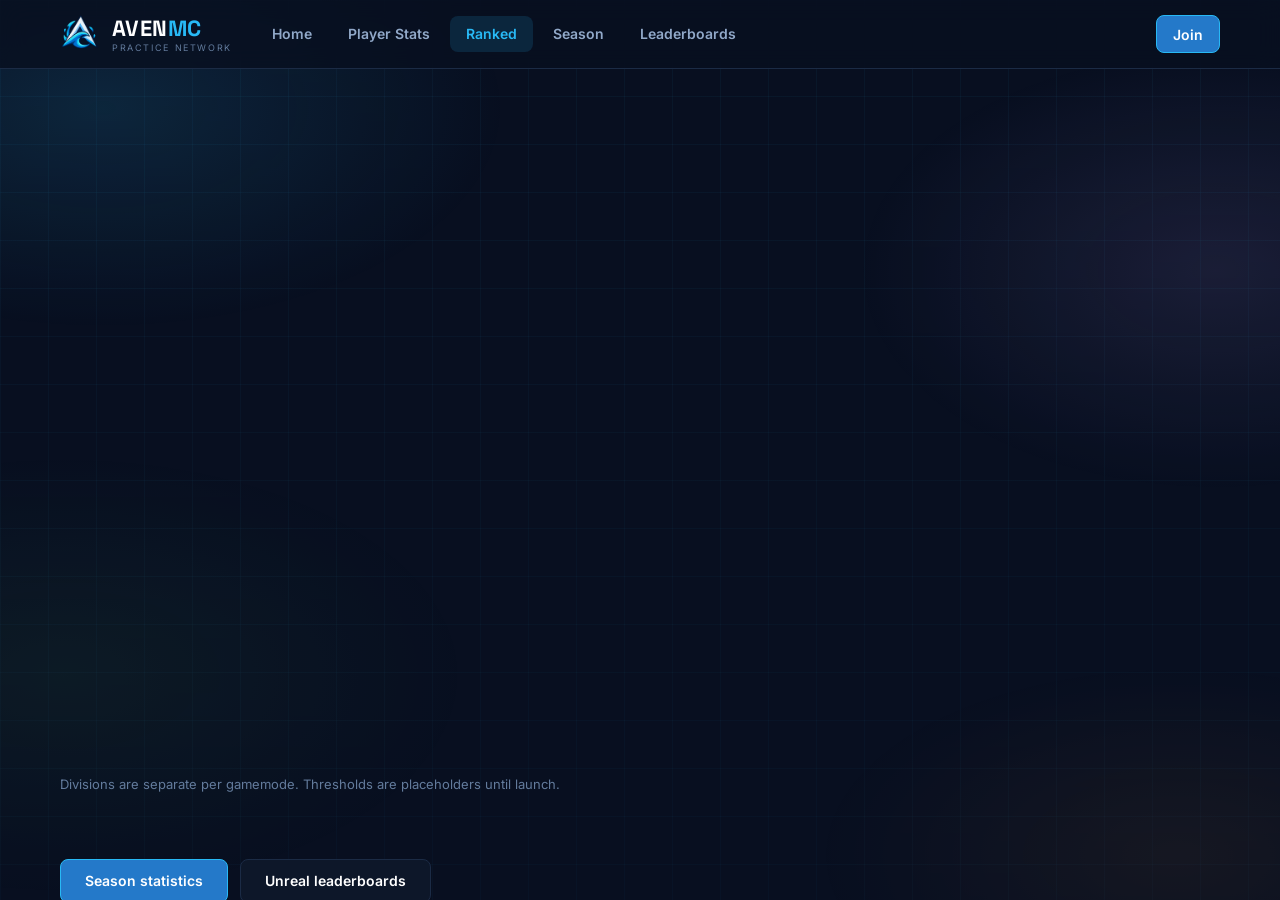
==== commit d11de237: "Ranked is the mode, divisions are the ranks: restore ranked.html, keep divisions.html redirect Co-au" ====
--- a/divisions.html
+++ b/divisions.html
@@ -1,20 +1 @@
-<!doctype html>
-<html lang="en">
-  <head>
-    <meta charset="utf-8">
-    <meta name="viewport" content="width=device-width, initial-scale=1">
-    <meta name="description" content="How divisions work on AVENMC: from Bronze to the Unreal top 50.">
-    <meta name="theme-color" content="#080f20">
-    <title>Divisions | AVENMC</title>
-    <link rel="icon" href="assets/logoMark.png" type="image/png">
-    <link rel="stylesheet" href="css/tokens.css?v=26">
-    <link rel="stylesheet" href="css/base.css?v=26">
-    <link rel="stylesheet" href="css/components.css?v=26">
-    <link rel="stylesheet" href="css/pages.css?v=26">
-  </head>
-  <body>
-    <main id="app"></main>
-    <noscript><p class="container">JavaScript is required to view this page.</p></noscript>
-    <script type="module" src="js/pages/divisions.js?v=26"></script>
-  </body>
-</html>
+<!doctype html><html lang="en"><head><meta charset="utf-8"><meta http-equiv="refresh" content="0;url=ranked.html"><title>Ranked | AVENMC</title></head><body><a href="ranked.html">Ranked</a></body></html>
